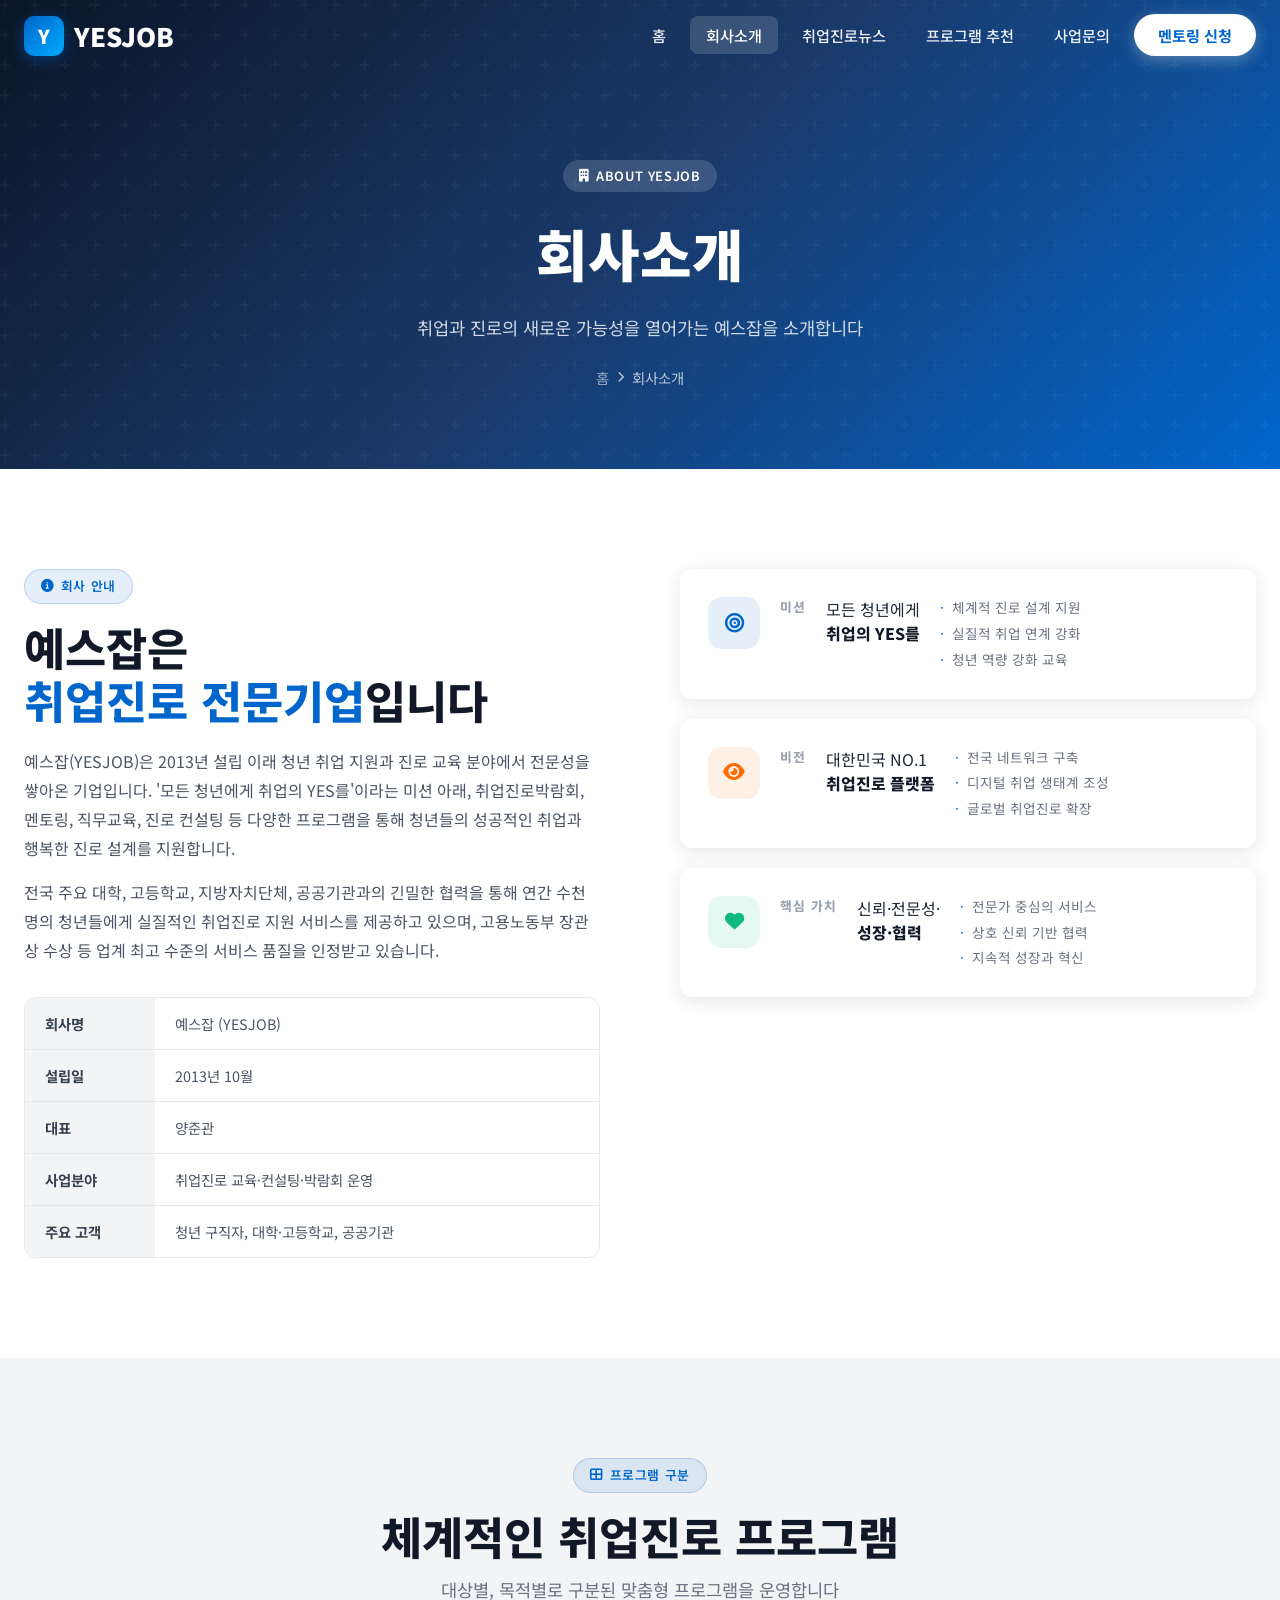
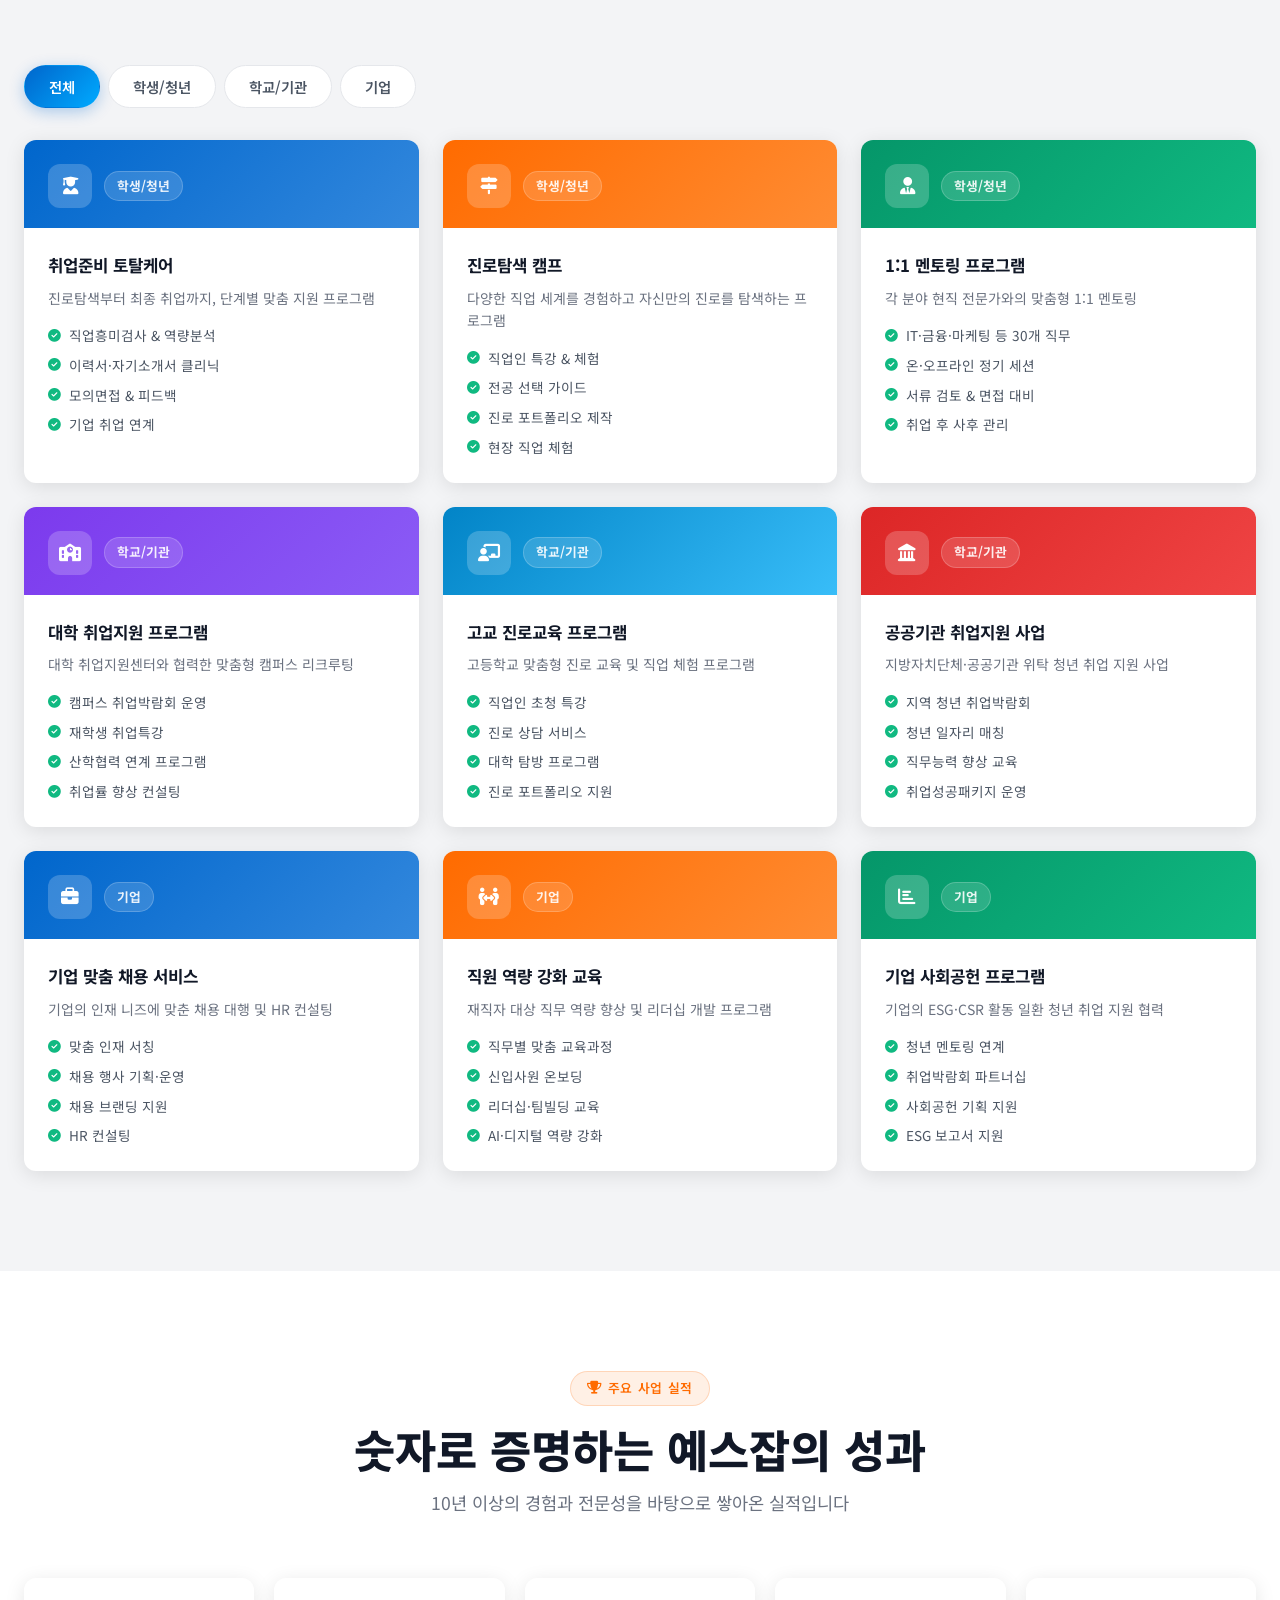
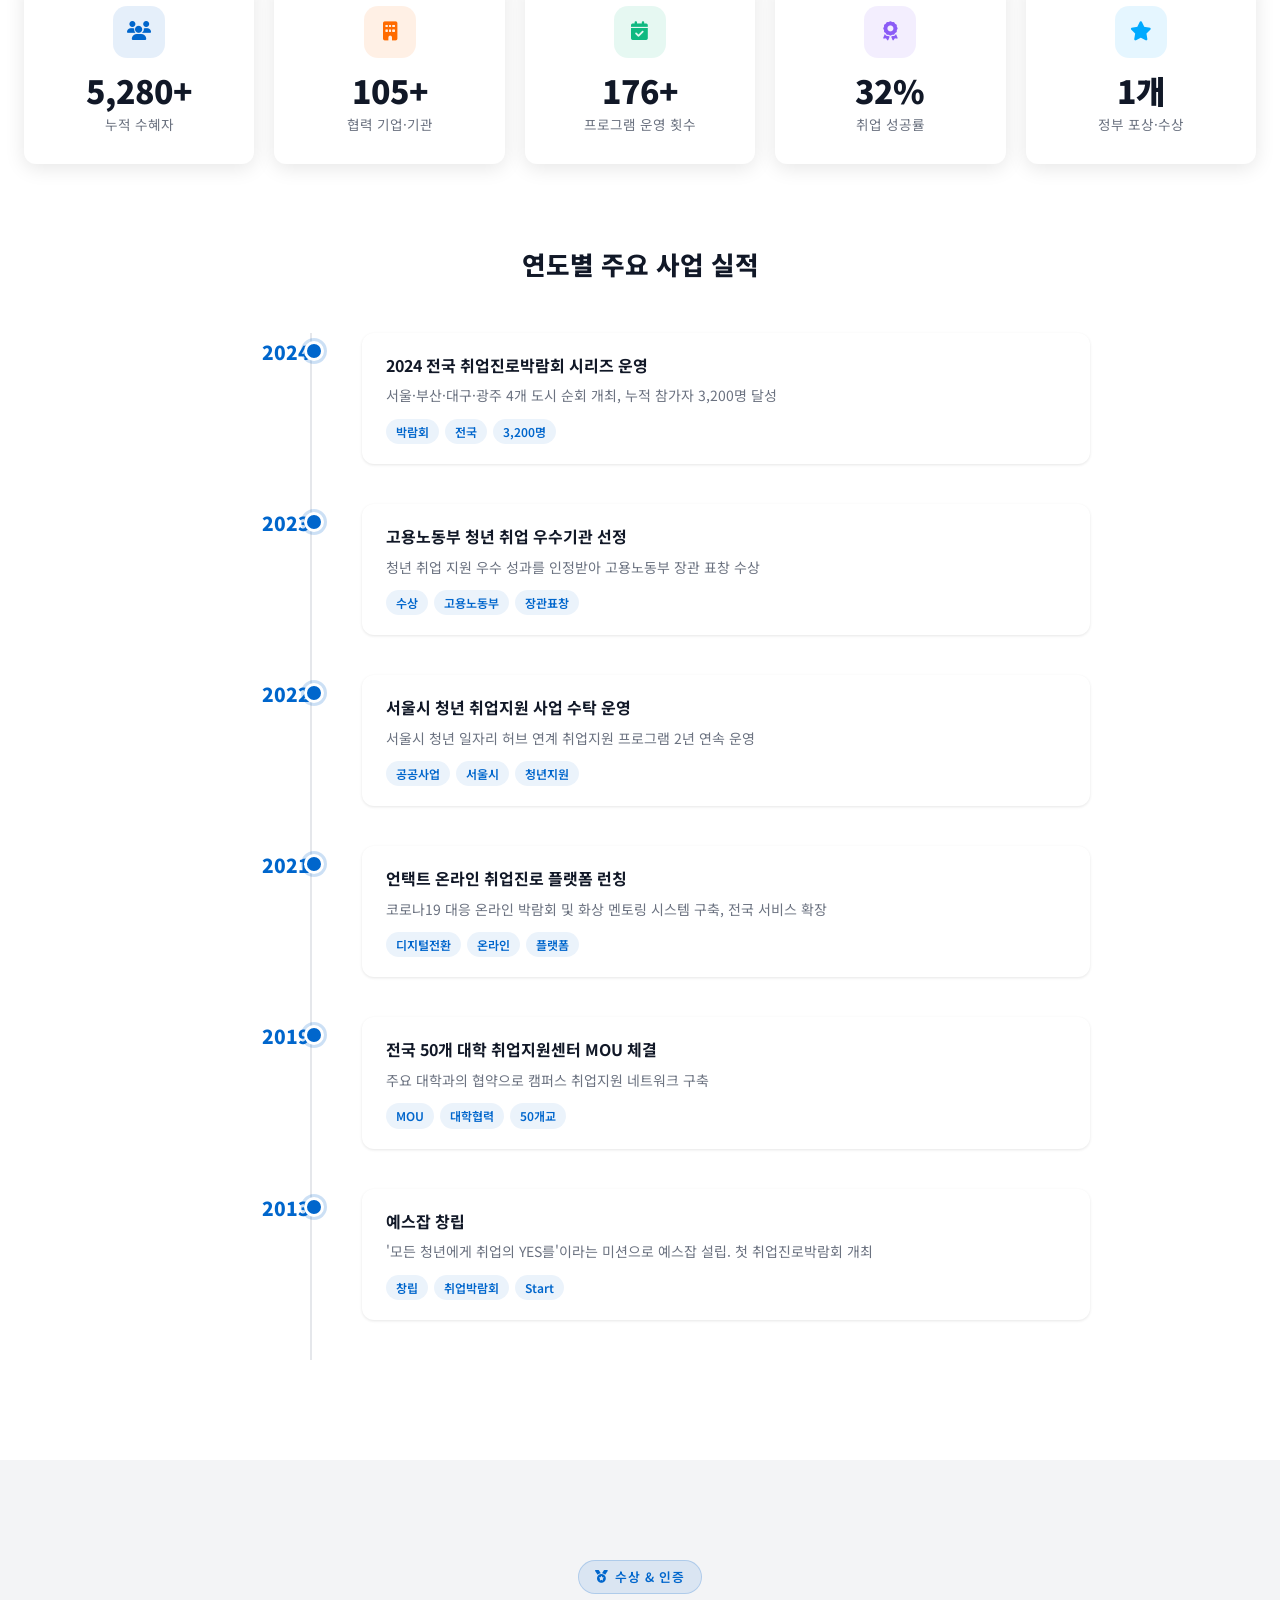
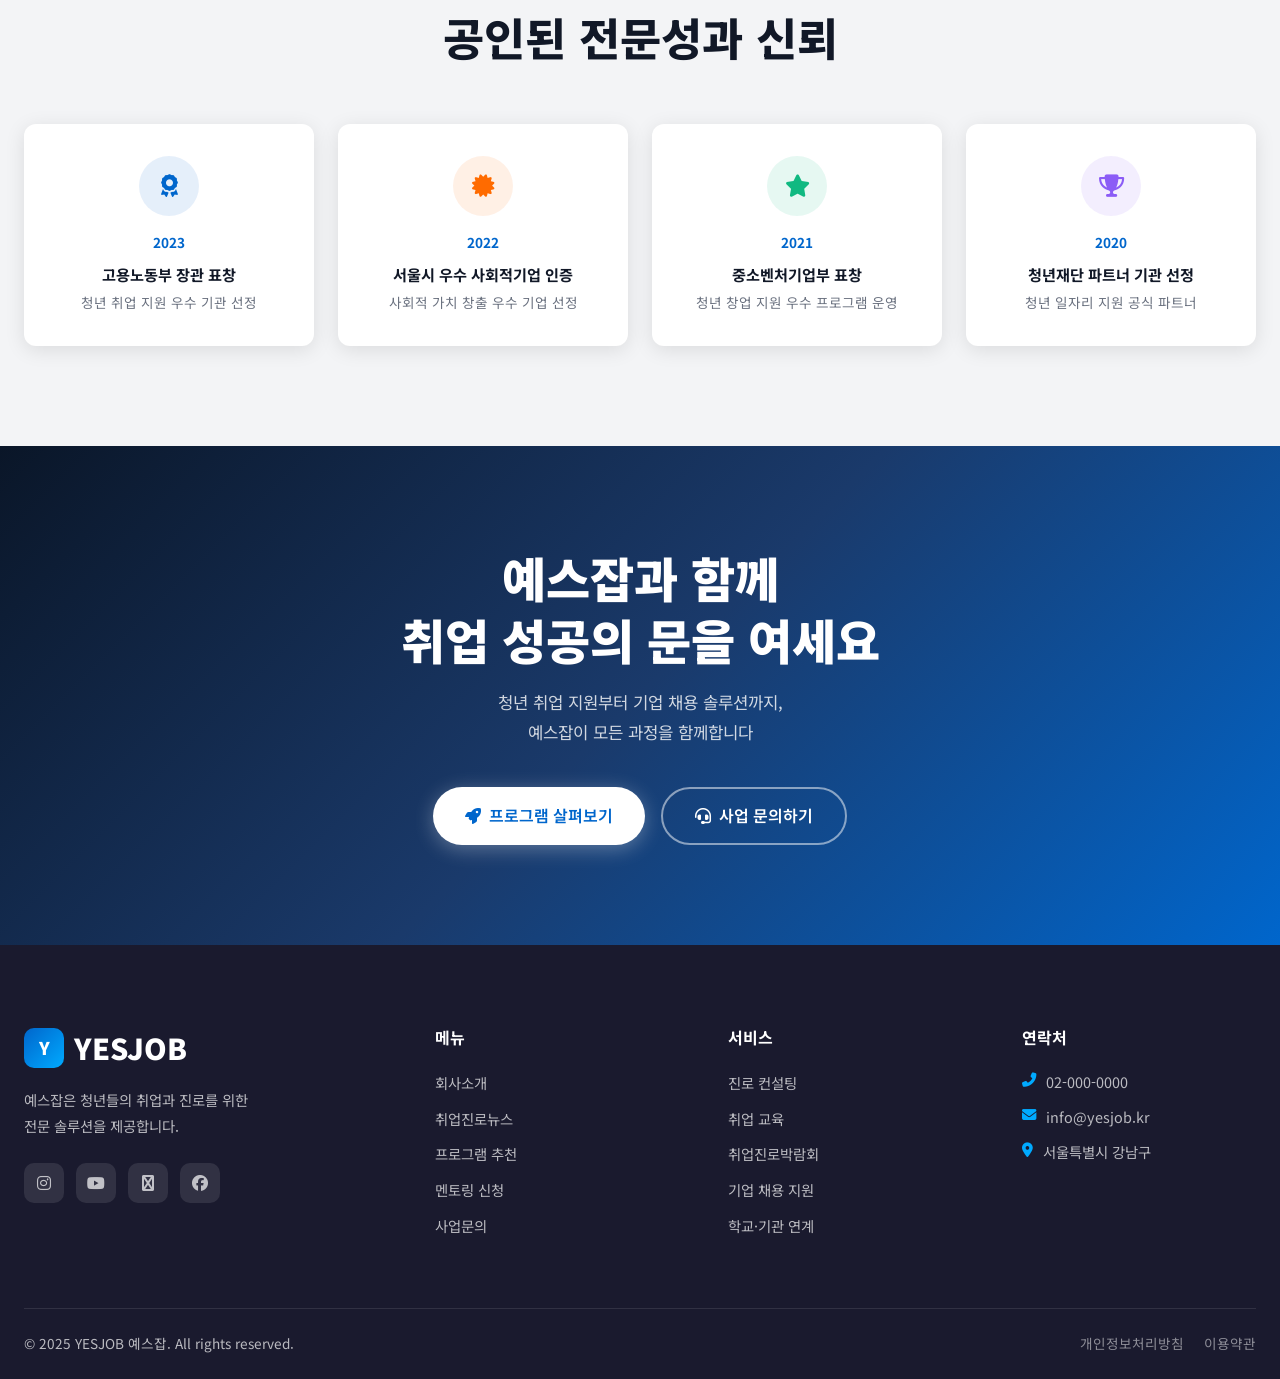
==== about.html @ 5b4c937b "Add files via upload" ====
<!DOCTYPE html>
<html lang="ko">
<head>
  <meta charset="UTF-8">
  <meta name="viewport" content="width=device-width, initial-scale=1.0">
  <meta name="description" content="예스잡(YESJOB) 회사소개 - 회사 안내, 미션·비전, 프로그램 구분, 주요 사업 실적">
  <title>회사소개 | YESJOB 예스잡</title>
  <link rel="preconnect" href="https://fonts.googleapis.com">
  <link href="https://fonts.googleapis.com/css2?family=Noto+Sans+KR:wght@300;400;500;600;700;800;900&display=swap" rel="stylesheet">
  <link rel="stylesheet" href="https://cdn.jsdelivr.net/npm/@fortawesome/fontawesome-free@6.4.0/css/all.min.css">
  <link rel="stylesheet" href="css/style.css">
  <link rel="stylesheet" href="css/about.css">
</head>
<body>

  <!-- NAVBAR -->
  <nav class="navbar scrolled">
    <div class="nav-inner">
      <a href="index.html" class="nav-logo">
        <div class="logo-icon">Y</div>
        YESJOB
      </a>
      <ul class="nav-menu">
        <li><a href="index.html" class="nav-link">홈</a></li>
        <li><a href="about.html" class="nav-link active">회사소개</a></li>
        <li><a href="news.html" class="nav-link">취업진로뉴스</a></li>
        <li><a href="programs.html" class="nav-link">프로그램 추천</a></li>
        <li><a href="index.html#contact" class="nav-link">사업문의</a></li>
        <li><a href="index.html#mentoring" class="nav-link nav-cta">멘토링 신청</a></li>
      </ul>
      <div class="hamburger">
        <span></span><span></span><span></span>
      </div>
    </div>
  </nav>

  <!-- PAGE HERO -->
  <section class="page-hero">
    <div class="page-hero-content container">
      <div class="badge" style="background:rgba(255,255,255,0.15); color:white; border-color:rgba(255,255,255,0.3); margin-bottom:16px;">
        <i class="fas fa-building"></i> About YESJOB
      </div>
      <h1>회사소개</h1>
      <p>취업과 진로의 새로운 가능성을 열어가는 예스잡을 소개합니다</p>
      <div class="breadcrumb">
        <a href="index.html">홈</a>
        <i class="fas fa-chevron-right"></i>
        <span>회사소개</span>
      </div>
    </div>
  </section>

  <!-- ========== COMPANY INFO ========== -->
  <section class="section-padding">
    <div class="container">
      <div class="company-intro-grid">
        <div class="ci-left reveal">
          <div class="badge badge-primary"><i class="fas fa-info-circle"></i> 회사 안내</div>
          <h2 class="section-title" style="margin-top:16px;">
            예스잡은<br>
            <span style="color:var(--primary);">취업진로 전문기업</span>입니다
          </h2>
          <p style="color:var(--gray-600); line-height:1.8; margin-top:20px; font-size:1rem;">
            예스잡(YESJOB)은 2013년 설립 이래 청년 취업 지원과 진로 교육 분야에서 
            전문성을 쌓아온 기업입니다. '모든 청년에게 취업의 YES를'이라는 미션 아래, 
            취업진로박람회, 멘토링, 직무교육, 진로 컨설팅 등 다양한 프로그램을 통해 
            청년들의 성공적인 취업과 행복한 진로 설계를 지원합니다.
          </p>
          <p style="color:var(--gray-600); line-height:1.8; margin-top:16px; font-size:1rem;">
            전국 주요 대학, 고등학교, 지방자치단체, 공공기관과의 긴밀한 협력을 통해 
            연간 수천 명의 청년들에게 실질적인 취업진로 지원 서비스를 제공하고 있으며, 
            고용노동부 장관상 수상 등 업계 최고 수준의 서비스 품질을 인정받고 있습니다.
          </p>
          <div class="company-info-table">
            <div class="cit-row">
              <span class="cit-label">회사명</span>
              <span class="cit-value">예스잡 (YESJOB)</span>
            </div>
            <div class="cit-row">
              <span class="cit-label">설립일</span>
              <span class="cit-value">2013년 10월</span>
            </div>
            <div class="cit-row">
              <span class="cit-label">대표</span>
              <span class="cit-value">양준관</span>
            </div>
            <div class="cit-row">
              <span class="cit-label">사업분야</span>
              <span class="cit-value">취업진로 교육·컨설팅·박람회 운영</span>
            </div>
            <div class="cit-row">
              <span class="cit-label">주요 고객</span>
              <span class="cit-value">청년 구직자, 대학·고등학교, 공공기관</span>
            </div>
          </div>
        </div>
        <div class="ci-right reveal" data-delay="200">
          <div class="mission-vision-wrap">
            <div class="mv-card mission">
              <div class="mv-icon"><i class="fas fa-bullseye"></i></div>
              <h3>미션</h3>
              <p>모든 청년에게<br><strong>취업의 YES를</strong></p>
              <ul>
                <li>체계적 진로 설계 지원</li>
                <li>실질적 취업 연계 강화</li>
                <li>청년 역량 강화 교육</li>
              </ul>
            </div>
            <div class="mv-card vision">
              <div class="mv-icon orange"><i class="fas fa-eye"></i></div>
              <h3>비전</h3>
              <p>대한민국 NO.1<br><strong>취업진로 플랫폼</strong></p>
              <ul>
                <li>전국 네트워크 구축</li>
                <li>디지털 취업 생태계 조성</li>
                <li>글로벌 취업진로 확장</li>
              </ul>
            </div>
            <div class="mv-card value">
              <div class="mv-icon green"><i class="fas fa-heart"></i></div>
              <h3>핵심 가치</h3>
              <p>신뢰·전문성·<br><strong>성장·협력</strong></p>
              <ul>
                <li>전문가 중심의 서비스</li>
                <li>상호 신뢰 기반 협력</li>
                <li>지속적 성장과 혁신</li>
              </ul>
            </div>
          </div>
        </div>
      </div>
    </div>
  </section>

  <!-- ========== PROGRAMS ========== -->
  <section class="section-padding" style="background:var(--gray-100);">
    <div class="container">
      <div class="section-header reveal">
        <div class="badge badge-primary"><i class="fas fa-th-large"></i> 프로그램 구분</div>
        <h2 class="section-title" style="margin-top:16px;">체계적인 취업진로 프로그램</h2>
        <p class="section-subtitle">대상별, 목적별로 구분된 맞춤형 프로그램을 운영합니다</p>
      </div>

      <!-- 탭 필터 -->
      <div class="prog-tabs reveal">
        <button class="ptab active" data-tab="all">전체</button>
        <button class="ptab" data-tab="student">학생/청년</button>
        <button class="ptab" data-tab="school">학교/기관</button>
        <button class="ptab" data-tab="company">기업</button>
      </div>

      <div class="programs-about-grid" id="programsGrid">
        <!-- 학생/청년 -->
        <div class="pa-card reveal" data-category="student" data-delay="0">
          <div class="pac-header blue">
            <div class="pac-icon"><i class="fas fa-user-graduate"></i></div>
            <span class="pac-tag">학생/청년</span>
          </div>
          <div class="pac-body">
            <h3>취업준비 토탈케어</h3>
            <p>진로탐색부터 최종 취업까지, 단계별 맞춤 지원 프로그램</p>
            <ul class="pac-list">
              <li><i class="fas fa-check-circle"></i> 직업흥미검사 & 역량분석</li>
              <li><i class="fas fa-check-circle"></i> 이력서·자기소개서 클리닉</li>
              <li><i class="fas fa-check-circle"></i> 모의면접 & 피드백</li>
              <li><i class="fas fa-check-circle"></i> 기업 취업 연계</li>
            </ul>
          </div>
        </div>
        <div class="pa-card reveal" data-category="student" data-delay="100">
          <div class="pac-header orange">
            <div class="pac-icon"><i class="fas fa-map-signs"></i></div>
            <span class="pac-tag">학생/청년</span>
          </div>
          <div class="pac-body">
            <h3>진로탐색 캠프</h3>
            <p>다양한 직업 세계를 경험하고 자신만의 진로를 탐색하는 프로그램</p>
            <ul class="pac-list">
              <li><i class="fas fa-check-circle"></i> 직업인 특강 & 체험</li>
              <li><i class="fas fa-check-circle"></i> 전공 선택 가이드</li>
              <li><i class="fas fa-check-circle"></i> 진로 포트폴리오 제작</li>
              <li><i class="fas fa-check-circle"></i> 현장 직업 체험</li>
            </ul>
          </div>
        </div>
        <div class="pa-card reveal" data-category="student" data-delay="200">
          <div class="pac-header green">
            <div class="pac-icon"><i class="fas fa-user-tie"></i></div>
            <span class="pac-tag">학생/청년</span>
          </div>
          <div class="pac-body">
            <h3>1:1 멘토링 프로그램</h3>
            <p>각 분야 현직 전문가와의 맞춤형 1:1 멘토링</p>
            <ul class="pac-list">
              <li><i class="fas fa-check-circle"></i> IT·금융·마케팅 등 30개 직무</li>
              <li><i class="fas fa-check-circle"></i> 온·오프라인 정기 세션</li>
              <li><i class="fas fa-check-circle"></i> 서류 검토 & 면접 대비</li>
              <li><i class="fas fa-check-circle"></i> 취업 후 사후 관리</li>
            </ul>
          </div>
        </div>
        <!-- 학교/기관 -->
        <div class="pa-card reveal" data-category="school" data-delay="0">
          <div class="pac-header purple">
            <div class="pac-icon"><i class="fas fa-school"></i></div>
            <span class="pac-tag">학교/기관</span>
          </div>
          <div class="pac-body">
            <h3>대학 취업지원 프로그램</h3>
            <p>대학 취업지원센터와 협력한 맞춤형 캠퍼스 리크루팅</p>
            <ul class="pac-list">
              <li><i class="fas fa-check-circle"></i> 캠퍼스 취업박람회 운영</li>
              <li><i class="fas fa-check-circle"></i> 재학생 취업특강</li>
              <li><i class="fas fa-check-circle"></i> 산학협력 연계 프로그램</li>
              <li><i class="fas fa-check-circle"></i> 취업률 향상 컨설팅</li>
            </ul>
          </div>
        </div>
        <div class="pa-card reveal" data-category="school" data-delay="100">
          <div class="pac-header sky">
            <div class="pac-icon"><i class="fas fa-chalkboard-teacher"></i></div>
            <span class="pac-tag">학교/기관</span>
          </div>
          <div class="pac-body">
            <h3>고교 진로교육 프로그램</h3>
            <p>고등학교 맞춤형 진로 교육 및 직업 체험 프로그램</p>
            <ul class="pac-list">
              <li><i class="fas fa-check-circle"></i> 직업인 초청 특강</li>
              <li><i class="fas fa-check-circle"></i> 진로 상담 서비스</li>
              <li><i class="fas fa-check-circle"></i> 대학 탐방 프로그램</li>
              <li><i class="fas fa-check-circle"></i> 진로 포트폴리오 지원</li>
            </ul>
          </div>
        </div>
        <div class="pa-card reveal" data-category="school" data-delay="200">
          <div class="pac-header red">
            <div class="pac-icon"><i class="fas fa-landmark"></i></div>
            <span class="pac-tag">학교/기관</span>
          </div>
          <div class="pac-body">
            <h3>공공기관 취업지원 사업</h3>
            <p>지방자치단체·공공기관 위탁 청년 취업 지원 사업</p>
            <ul class="pac-list">
              <li><i class="fas fa-check-circle"></i> 지역 청년 취업박람회</li>
              <li><i class="fas fa-check-circle"></i> 청년 일자리 매칭</li>
              <li><i class="fas fa-check-circle"></i> 직무능력 향상 교육</li>
              <li><i class="fas fa-check-circle"></i> 취업성공패키지 운영</li>
            </ul>
          </div>
        </div>
        <!-- 기업 -->
        <div class="pa-card reveal" data-category="company" data-delay="0">
          <div class="pac-header blue">
            <div class="pac-icon"><i class="fas fa-briefcase"></i></div>
            <span class="pac-tag">기업</span>
          </div>
          <div class="pac-body">
            <h3>기업 맞춤 채용 서비스</h3>
            <p>기업의 인재 니즈에 맞춘 채용 대행 및 HR 컨설팅</p>
            <ul class="pac-list">
              <li><i class="fas fa-check-circle"></i> 맞춤 인재 서칭</li>
              <li><i class="fas fa-check-circle"></i> 채용 행사 기획·운영</li>
              <li><i class="fas fa-check-circle"></i> 채용 브랜딩 지원</li>
              <li><i class="fas fa-check-circle"></i> HR 컨설팅</li>
            </ul>
          </div>
        </div>
        <div class="pa-card reveal" data-category="company" data-delay="100">
          <div class="pac-header orange">
            <div class="pac-icon"><i class="fas fa-people-arrows"></i></div>
            <span class="pac-tag">기업</span>
          </div>
          <div class="pac-body">
            <h3>직원 역량 강화 교육</h3>
            <p>재직자 대상 직무 역량 향상 및 리더십 개발 프로그램</p>
            <ul class="pac-list">
              <li><i class="fas fa-check-circle"></i> 직무별 맞춤 교육과정</li>
              <li><i class="fas fa-check-circle"></i> 신입사원 온보딩</li>
              <li><i class="fas fa-check-circle"></i> 리더십·팀빌딩 교육</li>
              <li><i class="fas fa-check-circle"></i> AI·디지털 역량 강화</li>
            </ul>
          </div>
        </div>
        <div class="pa-card reveal" data-category="company" data-delay="200">
          <div class="pac-header green">
            <div class="pac-icon"><i class="fas fa-chart-bar"></i></div>
            <span class="pac-tag">기업</span>
          </div>
          <div class="pac-body">
            <h3>기업 사회공헌 프로그램</h3>
            <p>기업의 ESG·CSR 활동 일환 청년 취업 지원 협력</p>
            <ul class="pac-list">
              <li><i class="fas fa-check-circle"></i> 청년 멘토링 연계</li>
              <li><i class="fas fa-check-circle"></i> 취업박람회 파트너십</li>
              <li><i class="fas fa-check-circle"></i> 사회공헌 기획 지원</li>
              <li><i class="fas fa-check-circle"></i> ESG 보고서 지원</li>
            </ul>
          </div>
        </div>
      </div>
    </div>
  </section>

  <!-- ========== ACHIEVEMENTS ========== -->
  <section class="section-padding achievements-section">
    <div class="container">
      <div class="section-header reveal">
        <div class="badge badge-secondary"><i class="fas fa-trophy"></i> 주요 사업 실적</div>
        <h2 class="section-title" style="margin-top:16px;">숫자로 증명하는 예스잡의 성과</h2>
        <p class="section-subtitle">10년 이상의 경험과 전문성을 바탕으로 쌓아온 실적입니다</p>
      </div>

      <div class="achievements-stats reveal">
        <div class="ach-stat">
          <div class="as-icon blue"><i class="fas fa-users"></i></div>
          <div class="as-num"><span class="counter-num" data-target="15000" data-suffix="+">0</span></div>
          <div class="as-label">누적 수혜자</div>
        </div>
        <div class="ach-stat">
          <div class="as-icon orange"><i class="fas fa-building"></i></div>
          <div class="as-num"><span class="counter-num" data-target="300" data-suffix="+">0</span></div>
          <div class="as-label">협력 기업·기관</div>
        </div>
        <div class="ach-stat">
          <div class="as-icon green"><i class="fas fa-calendar-check"></i></div>
          <div class="as-num"><span class="counter-num" data-target="500" data-suffix="+">0</span></div>
          <div class="as-label">프로그램 운영 횟수</div>
        </div>
        <div class="ach-stat">
          <div class="as-icon purple"><i class="fas fa-award"></i></div>
          <div class="as-num"><span class="counter-num" data-target="92" data-suffix="%">0</span></div>
          <div class="as-label">취업 성공률</div>
        </div>
        <div class="ach-stat">
          <div class="as-icon sky"><i class="fas fa-star"></i></div>
          <div class="as-num"><span class="counter-num" data-target="4" data-suffix="개">0</span></div>
          <div class="as-label">정부 포상·수상</div>
        </div>
      </div>

      <div class="achievements-timeline">
        <div class="at-title reveal">
          <h3>연도별 주요 사업 실적</h3>
        </div>
        <div class="timeline">
          <div class="tl-item reveal" data-delay="0">
            <div class="tl-year">2024</div>
            <div class="tl-content">
              <h4>2024 전국 취업진로박람회 시리즈 운영</h4>
              <p>서울·부산·대구·광주 4개 도시 순회 개최, 누적 참가자 3,200명 달성</p>
              <div class="tl-tags">
                <span>박람회</span><span>전국</span><span>3,200명</span>
              </div>
            </div>
          </div>
          <div class="tl-item reveal" data-delay="100">
            <div class="tl-year">2023</div>
            <div class="tl-content">
              <h4>고용노동부 청년 취업 우수기관 선정</h4>
              <p>청년 취업 지원 우수 성과를 인정받아 고용노동부 장관 표창 수상</p>
              <div class="tl-tags">
                <span>수상</span><span>고용노동부</span><span>장관표창</span>
              </div>
            </div>
          </div>
          <div class="tl-item reveal" data-delay="200">
            <div class="tl-year">2022</div>
            <div class="tl-content">
              <h4>서울시 청년 취업지원 사업 수탁 운영</h4>
              <p>서울시 청년 일자리 허브 연계 취업지원 프로그램 2년 연속 운영</p>
              <div class="tl-tags">
                <span>공공사업</span><span>서울시</span><span>청년지원</span>
              </div>
            </div>
          </div>
          <div class="tl-item reveal" data-delay="300">
            <div class="tl-year">2021</div>
            <div class="tl-content">
              <h4>언택트 온라인 취업진로 플랫폼 런칭</h4>
              <p>코로나19 대응 온라인 박람회 및 화상 멘토링 시스템 구축, 전국 서비스 확장</p>
              <div class="tl-tags">
                <span>디지털전환</span><span>온라인</span><span>플랫폼</span>
              </div>
            </div>
          </div>
          <div class="tl-item reveal" data-delay="400">
            <div class="tl-year">2019</div>
            <div class="tl-content">
              <h4>전국 50개 대학 취업지원센터 MOU 체결</h4>
              <p>주요 대학과의 협약으로 캠퍼스 취업지원 네트워크 구축</p>
              <div class="tl-tags">
                <span>MOU</span><span>대학협력</span><span>50개교</span>
              </div>
            </div>
          </div>
          <div class="tl-item reveal" data-delay="500">
            <div class="tl-year">2013</div>
            <div class="tl-content">
              <h4>예스잡 창립</h4>
              <p>'모든 청년에게 취업의 YES를'이라는 미션으로 예스잡 설립. 첫 취업진로박람회 개최</p>
              <div class="tl-tags">
                <span>창립</span><span>취업박람회</span><span>Start</span>
              </div>
            </div>
          </div>
        </div>
      </div>
    </div>
  </section>

  <!-- ========== AWARDS ========== -->
  <section class="section-padding" style="background:var(--gray-100);">
    <div class="container">
      <div class="section-header reveal">
        <div class="badge badge-primary"><i class="fas fa-medal"></i> 수상 & 인증</div>
        <h2 class="section-title" style="margin-top:16px;">공인된 전문성과 신뢰</h2>
      </div>
      <div class="awards-grid">
        <div class="award-card reveal" data-delay="0">
          <div class="award-icon"><i class="fas fa-award"></i></div>
          <div class="award-year">2023</div>
          <h4>고용노동부 장관 표창</h4>
          <p>청년 취업 지원 우수 기관 선정</p>
        </div>
        <div class="award-card reveal" data-delay="100">
          <div class="award-icon orange"><i class="fas fa-certificate"></i></div>
          <div class="award-year">2022</div>
          <h4>서울시 우수 사회적기업 인증</h4>
          <p>사회적 가치 창출 우수 기업 선정</p>
        </div>
        <div class="award-card reveal" data-delay="200">
          <div class="award-icon green"><i class="fas fa-star"></i></div>
          <div class="award-year">2021</div>
          <h4>중소벤처기업부 표창</h4>
          <p>청년 창업 지원 우수 프로그램 운영</p>
        </div>
        <div class="award-card reveal" data-delay="300">
          <div class="award-icon purple"><i class="fas fa-trophy"></i></div>
          <div class="award-year">2020</div>
          <h4>청년재단 파트너 기관 선정</h4>
          <p>청년 일자리 지원 공식 파트너</p>
        </div>
      </div>
    </div>
  </section>

  <!-- ========== CTA ========== -->
  <section class="about-cta">
    <div class="container">
      <div class="cta-content reveal">
        <h2>예스잡과 함께<br>취업 성공의 문을 여세요</h2>
        <p>청년 취업 지원부터 기업 채용 솔루션까지,<br>예스잡이 모든 과정을 함께합니다</p>
        <div class="cta-btns">
          <a href="programs.html" class="btn btn-white">
            <i class="fas fa-rocket"></i> 프로그램 살펴보기
          </a>
          <a href="index.html#contact" class="btn btn-outline-cta">
            <i class="fas fa-headset"></i> 사업 문의하기
          </a>
        </div>
      </div>
    </div>
  </section>

  <!-- FOOTER -->
  <footer class="footer">
    <div class="container">
      <div class="footer-grid">
        <div class="footer-brand">
          <div class="logo">
            <div class="logo-icon">Y</div>
            YESJOB
          </div>
          <p>예스잡은 청년들의 취업과 진로를 위한<br>전문 솔루션을 제공합니다.</p>
          <div class="footer-social">
            <a href="#"><i class="fab fa-instagram"></i></a>
            <a href="#"><i class="fab fa-youtube"></i></a>
            <a href="#"><i class="fab fa-blog"></i></a>
            <a href="#"><i class="fab fa-facebook"></i></a>
          </div>
        </div>
        <div class="footer-col">
          <h4>메뉴</h4>
          <ul>
            <li><a href="about.html">회사소개</a></li>
            <li><a href="news.html">취업진로뉴스</a></li>
            <li><a href="programs.html">프로그램 추천</a></li>
            <li><a href="index.html#mentoring">멘토링 신청</a></li>
            <li><a href="index.html#contact">사업문의</a></li>
          </ul>
        </div>
        <div class="footer-col">
          <h4>서비스</h4>
          <ul>
            <li><a href="#">진로 컨설팅</a></li>
            <li><a href="#">취업 교육</a></li>
            <li><a href="#">취업진로박람회</a></li>
            <li><a href="#">기업 채용 지원</a></li>
            <li><a href="#">학교·기관 연계</a></li>
          </ul>
        </div>
        <div class="footer-col">
          <h4>연락처</h4>
          <div class="footer-contact-item">
            <i class="fas fa-phone-alt"></i>
            <span>02-000-0000</span>
          </div>
          <div class="footer-contact-item">
            <i class="fas fa-envelope"></i>
            <span>info@yesjob.kr</span>
          </div>
          <div class="footer-contact-item">
            <i class="fas fa-map-marker-alt"></i>
            <span>서울특별시 강남구</span>
          </div>
        </div>
      </div>
      <div class="footer-bottom">
        <p>© 2025 YESJOB 예스잡. All rights reserved.</p>
        <div style="display:flex; gap:20px;">
          <a href="#" style="color:rgba(255,255,255,0.5); font-size:0.85rem;">개인정보처리방침</a>
          <a href="#" style="color:rgba(255,255,255,0.5); font-size:0.85rem;">이용약관</a>
        </div>
      </div>
    </div>
  </footer>

  <script src="js/main.js"></script>
  <script>
    // 프로그램 탭 필터
    const ptabs = document.querySelectorAll('.ptab');
    const pacards = document.querySelectorAll('.pa-card');
    
    ptabs.forEach(tab => {
      tab.addEventListener('click', () => {
        ptabs.forEach(t => t.classList.remove('active'));
        tab.classList.add('active');
        
        const filter = tab.dataset.tab;
        pacards.forEach(card => {
          if (filter === 'all' || card.dataset.category === filter) {
            card.style.display = 'flex';
            card.style.opacity = '0';
            setTimeout(() => card.style.opacity = '1', 50);
          } else {
            card.style.display = 'none';
          }
        });
      });
    });
    
    // Navbar always scrolled on sub-pages
    const navbar = document.querySelector('.navbar');
    navbar.classList.add('scrolled');
    navbar.classList.remove('transparent');
    
    window.addEventListener('scroll', () => {
      navbar.classList.add('scrolled');
    });
  </script>
</body>
</html>
---- css/style.css ----
/* =============================================
   YESJOB 공식 홈페이지 공통 스타일
   ============================================= */

:root {
  --primary: #0066CC;
  --primary-dark: #004FA3;
  --primary-light: #3388DD;
  --secondary: #FF6B00;
  --secondary-light: #FF8C33;
  --accent: #00AAFF;
  --dark: #1A1A2E;
  --dark-2: #16213E;
  --gray-900: #111827;
  --gray-800: #1f2937;
  --gray-700: #374151;
  --gray-600: #4b5563;
  --gray-500: #6b7280;
  --gray-400: #9ca3af;
  --gray-300: #d1d5db;
  --gray-200: #e5e7eb;
  --gray-100: #f3f4f6;
  --white: #ffffff;
  --success: #10b981;
  --warning: #f59e0b;
  --gradient-primary: linear-gradient(135deg, #0066CC 0%, #00AAFF 100%);
  --gradient-hero: linear-gradient(135deg, #0a1628 0%, #1a3a6b 50%, #0066CC 100%);
  --shadow-sm: 0 1px 3px rgba(0,0,0,0.1);
  --shadow-md: 0 4px 20px rgba(0,0,0,0.1);
  --shadow-lg: 0 10px 40px rgba(0,0,0,0.15);
  --shadow-xl: 0 20px 60px rgba(0,0,0,0.2);
  --radius-sm: 8px;
  --radius-md: 12px;
  --radius-lg: 20px;
  --radius-xl: 30px;
  --transition: all 0.3s cubic-bezier(0.4, 0, 0.2, 1);
}

* {
  margin: 0;
  padding: 0;
  box-sizing: border-box;
}

html {
  scroll-behavior: smooth;
  font-size: 16px;
}

body {
  font-family: 'Noto Sans KR', 'Apple SD Gothic Neo', sans-serif;
  color: var(--gray-800);
  background: var(--white);
  overflow-x: hidden;
  line-height: 1.6;
}

a {
  text-decoration: none;
  color: inherit;
}

img {
  max-width: 100%;
  height: auto;
}

ul, ol {
  list-style: none;
}

/* ========== TYPOGRAPHY ========== */
.section-title {
  font-size: clamp(1.8rem, 4vw, 2.8rem);
  font-weight: 800;
  color: var(--gray-900);
  line-height: 1.2;
}

.section-subtitle {
  font-size: clamp(0.95rem, 2vw, 1.1rem);
  color: var(--gray-500);
  margin-top: 0.8rem;
  line-height: 1.7;
}

.badge {
  display: inline-flex;
  align-items: center;
  gap: 6px;
  padding: 6px 16px;
  border-radius: 50px;
  font-size: 0.8rem;
  font-weight: 600;
  letter-spacing: 0.05em;
  text-transform: uppercase;
}

.badge-primary {
  background: rgba(0, 102, 204, 0.1);
  color: var(--primary);
  border: 1px solid rgba(0, 102, 204, 0.2);
}

.badge-secondary {
  background: rgba(255, 107, 0, 0.1);
  color: var(--secondary);
  border: 1px solid rgba(255, 107, 0, 0.2);
}

/* ========== LAYOUT ========== */
.container {
  max-width: 1280px;
  margin: 0 auto;
  padding: 0 24px;
}

.section-padding {
  padding: 100px 0;
}

.section-header {
  text-align: center;
  margin-bottom: 60px;
}

/* ========== BUTTONS ========== */
.btn {
  display: inline-flex;
  align-items: center;
  gap: 8px;
  padding: 14px 32px;
  border-radius: 50px;
  font-weight: 600;
  font-size: 1rem;
  cursor: pointer;
  transition: var(--transition);
  border: none;
  outline: none;
}

.btn-primary {
  background: var(--gradient-primary);
  color: white;
  box-shadow: 0 4px 20px rgba(0, 102, 204, 0.4);
}

.btn-primary:hover {
  transform: translateY(-2px);
  box-shadow: 0 8px 30px rgba(0, 102, 204, 0.5);
}

.btn-secondary {
  background: white;
  color: var(--primary);
  border: 2px solid var(--primary);
}

.btn-secondary:hover {
  background: var(--primary);
  color: white;
  transform: translateY(-2px);
}

.btn-white {
  background: white;
  color: var(--primary);
  box-shadow: 0 4px 20px rgba(255,255,255,0.3);
}

.btn-white:hover {
  transform: translateY(-2px);
  box-shadow: 0 8px 30px rgba(255,255,255,0.5);
}

.btn-orange {
  background: linear-gradient(135deg, #FF6B00, #FF8C33);
  color: white;
  box-shadow: 0 4px 20px rgba(255, 107, 0, 0.4);
}

.btn-orange:hover {
  transform: translateY(-2px);
  box-shadow: 0 8px 30px rgba(255, 107, 0, 0.5);
}

/* ========== NAVBAR ========== */
.navbar {
  position: fixed;
  top: 0;
  left: 0;
  right: 0;
  z-index: 1000;
  padding: 0;
  transition: var(--transition);
  height: 72px;
}

.navbar.transparent {
  background: transparent;
}

.navbar.scrolled {
  background: rgba(255, 255, 255, 0.95);
  backdrop-filter: blur(20px);
  box-shadow: 0 2px 30px rgba(0,0,0,0.1);
}

.nav-inner {
  display: flex;
  align-items: center;
  justify-content: space-between;
  height: 72px;
  max-width: 1280px;
  margin: 0 auto;
  padding: 0 24px;
}

.nav-logo {
  display: flex;
  align-items: center;
  gap: 10px;
  font-size: 1.6rem;
  font-weight: 900;
  color: white;
  transition: var(--transition);
}

.navbar.scrolled .nav-logo {
  color: var(--primary);
}

.nav-logo .logo-icon {
  width: 40px;
  height: 40px;
  background: var(--gradient-primary);
  border-radius: 10px;
  display: flex;
  align-items: center;
  justify-content: center;
  font-size: 1.2rem;
  color: white;
  font-weight: 900;
  box-shadow: 0 4px 15px rgba(0,102,204,0.4);
}

.navbar.scrolled .nav-logo .logo-icon {
  box-shadow: 0 4px 15px rgba(0,102,204,0.3);
}

.nav-menu {
  display: flex;
  align-items: center;
  gap: 8px;
}

.nav-link {
  padding: 8px 16px;
  border-radius: 8px;
  font-size: 0.95rem;
  font-weight: 500;
  color: rgba(255,255,255,0.9);
  transition: var(--transition);
  position: relative;
}

.navbar.scrolled .nav-link {
  color: var(--gray-700);
}

.nav-link:hover, .nav-link.active {
  color: white;
  background: rgba(255,255,255,0.15);
}

.navbar.scrolled .nav-link:hover, .navbar.scrolled .nav-link.active {
  color: var(--primary);
  background: rgba(0, 102, 204, 0.08);
}

.nav-cta {
  padding: 10px 24px;
  background: white;
  color: var(--primary) !important;
  border-radius: 50px;
  font-weight: 700;
  box-shadow: 0 4px 15px rgba(255,255,255,0.3);
}

.navbar.scrolled .nav-cta {
  background: var(--gradient-primary);
  color: white !important;
  box-shadow: 0 4px 15px rgba(0,102,204,0.3);
}

.nav-cta:hover {
  transform: translateY(-2px);
  box-shadow: 0 8px 25px rgba(255,255,255,0.4) !important;
  background: rgba(255,255,255,0.95) !important;
  color: var(--primary) !important;
}

.navbar.scrolled .nav-cta:hover {
  box-shadow: 0 8px 25px rgba(0,102,204,0.4) !important;
}

.hamburger {
  display: none;
  flex-direction: column;
  gap: 5px;
  cursor: pointer;
  padding: 8px;
}

.hamburger span {
  display: block;
  width: 25px;
  height: 2px;
  background: white;
  border-radius: 2px;
  transition: var(--transition);
}

.navbar.scrolled .hamburger span {
  background: var(--gray-700);
}

/* ========== CARDS ========== */
.card {
  background: white;
  border-radius: var(--radius-md);
  box-shadow: var(--shadow-md);
  transition: var(--transition);
  overflow: hidden;
}

.card:hover {
  transform: translateY(-6px);
  box-shadow: var(--shadow-xl);
}

/* ========== FOOTER ========== */
.footer {
  background: var(--dark);
  color: rgba(255,255,255,0.7);
  padding: 80px 0 0;
}

.footer-grid {
  display: grid;
  grid-template-columns: 1.5fr 1fr 1fr 1fr;
  gap: 60px;
  padding-bottom: 60px;
  border-bottom: 1px solid rgba(255,255,255,0.1);
}

.footer-brand .logo {
  font-size: 1.8rem;
  font-weight: 900;
  color: white;
  margin-bottom: 16px;
  display: flex;
  align-items: center;
  gap: 10px;
}

.footer-brand .logo .logo-icon {
  width: 40px;
  height: 40px;
  background: var(--gradient-primary);
  border-radius: 10px;
  display: flex;
  align-items: center;
  justify-content: center;
  font-size: 1.1rem;
  color: white;
  font-weight: 900;
}

.footer-brand p {
  font-size: 0.9rem;
  line-height: 1.8;
  margin-bottom: 24px;
}

.footer-social {
  display: flex;
  gap: 12px;
}

.footer-social a {
  width: 40px;
  height: 40px;
  background: rgba(255,255,255,0.1);
  border-radius: 10px;
  display: flex;
  align-items: center;
  justify-content: center;
  font-size: 1rem;
  transition: var(--transition);
}

.footer-social a:hover {
  background: var(--primary);
  transform: translateY(-3px);
}

.footer-col h4 {
  color: white;
  font-size: 1rem;
  font-weight: 700;
  margin-bottom: 20px;
}

.footer-col ul li {
  margin-bottom: 10px;
}

.footer-col ul li a {
  font-size: 0.9rem;
  transition: var(--transition);
}

.footer-col ul li a:hover {
  color: var(--accent);
  padding-left: 5px;
}

.footer-contact-item {
  display: flex;
  align-items: flex-start;
  gap: 10px;
  font-size: 0.9rem;
  margin-bottom: 12px;
}

.footer-contact-item i {
  margin-top: 3px;
  color: var(--accent);
  flex-shrink: 0;
}

.footer-bottom {
  padding: 24px 0;
  display: flex;
  justify-content: space-between;
  align-items: center;
  font-size: 0.85rem;
}

/* ========== PAGE HERO ========== */
.page-hero {
  background: var(--gradient-hero);
  padding: 160px 0 80px;
  text-align: center;
  color: white;
  position: relative;
  overflow: hidden;
}

.page-hero::before {
  content: '';
  position: absolute;
  top: 0; left: 0; right: 0; bottom: 0;
  background: url("data:image/svg+xml,%3Csvg width='60' height='60' viewBox='0 0 60 60' xmlns='http://www.w3.org/2000/svg'%3E%3Cg fill='none' fill-rule='evenodd'%3E%3Cg fill='%23ffffff' fill-opacity='0.03'%3E%3Cpath d='M36 34v-4h-2v4h-4v2h4v4h2v-4h4v-2h-4zm0-30V0h-2v4h-4v2h4v4h2V6h4V4h-4zM6 34v-4H4v4H0v2h4v4h2v-4h4v-2H6zM6 4V0H4v4H0v2h4v4h2V6h4V4H6z'/%3E%3C/g%3E%3C/g%3E%3C/svg%3E");
}

.page-hero-content {
  position: relative;
  z-index: 1;
}

.page-hero h1 {
  font-size: clamp(2rem, 5vw, 3.5rem);
  font-weight: 900;
  margin-bottom: 16px;
}

.page-hero p {
  font-size: 1.1rem;
  opacity: 0.8;
  max-width: 600px;
  margin: 0 auto;
}

.breadcrumb {
  display: flex;
  align-items: center;
  justify-content: center;
  gap: 8px;
  margin-top: 24px;
  font-size: 0.9rem;
  opacity: 0.7;
}

.breadcrumb a {
  color: rgba(255,255,255,0.8);
  transition: var(--transition);
}

.breadcrumb a:hover { opacity: 1; color: white; }

.breadcrumb i { font-size: 0.7rem; }

/* ========== ANIMATIONS ========== */
@keyframes fadeInUp {
  from { opacity: 0; transform: translateY(30px); }
  to { opacity: 1; transform: translateY(0); }
}

@keyframes fadeInLeft {
  from { opacity: 0; transform: translateX(-30px); }
  to { opacity: 1; transform: translateX(0); }
}

@keyframes fadeInRight {
  from { opacity: 0; transform: translateX(30px); }
  to { opacity: 1; transform: translateX(0); }
}

@keyframes scaleIn {
  from { opacity: 0; transform: scale(0.9); }
  to { opacity: 1; transform: scale(1); }
}

@keyframes float {
  0%, 100% { transform: translateY(0px); }
  50% { transform: translateY(-15px); }
}

@keyframes pulse-ring {
  0% { transform: scale(0.8); opacity: 0.8; }
  100% { transform: scale(2); opacity: 0; }
}

.reveal {
  opacity: 0;
  transform: translateY(30px);
  transition: all 0.7s cubic-bezier(0.4, 0, 0.2, 1);
}

.reveal.visible {
  opacity: 1;
  transform: translateY(0);
}

/* ========== RESPONSIVE ========== */
@media (max-width: 1024px) {
  .footer-grid {
    grid-template-columns: 1fr 1fr;
    gap: 40px;
  }
}

@media (max-width: 768px) {
  .hamburger { display: flex; }
  
  .nav-menu {
    position: fixed;
    top: 72px;
    left: 0;
    right: 0;
    background: white;
    flex-direction: column;
    padding: 20px;
    box-shadow: 0 10px 30px rgba(0,0,0,0.15);
    transform: translateY(-100%);
    opacity: 0;
    pointer-events: none;
    transition: var(--transition);
    gap: 4px;
  }
  
  .nav-menu.open {
    transform: translateY(0);
    opacity: 1;
    pointer-events: all;
  }
  
  .nav-link { color: var(--gray-700) !important; width: 100%; text-align: center; }
  .nav-link:hover, .nav-link.active { background: rgba(0,102,204,0.08) !important; color: var(--primary) !important; }
  .nav-cta { color: white !important; background: var(--gradient-primary) !important; }
  
  .section-padding { padding: 70px 0; }
  
  .footer-grid {
    grid-template-columns: 1fr;
    gap: 30px;
  }
  
  .footer-bottom {
    flex-direction: column;
    gap: 10px;
    text-align: center;
  }
  
  .page-hero { padding: 140px 0 60px; }
}

/* ========== SCROLLBAR ========== */
::-webkit-scrollbar { width: 8px; }
::-webkit-scrollbar-track { background: var(--gray-100); }
::-webkit-scrollbar-thumb { background: var(--primary); border-radius: 4px; }
::-webkit-scrollbar-thumb:hover { background: var(--primary-dark); }

/* ========== SELECTION ========== */
::selection {
  background: var(--primary);
  color: white;
}
---- css/about.css ----
/* =============================================
   YESJOB 회사소개 페이지 전용 스타일
   ============================================= */

/* ========== COMPANY INTRO ========== */
.company-intro-grid {
  display: grid;
  grid-template-columns: 1fr 1fr;
  gap: 80px;
  align-items: start;
}

.company-info-table {
  margin-top: 32px;
  border: 1px solid var(--gray-200);
  border-radius: var(--radius-md);
  overflow: hidden;
}

.cit-row {
  display: flex;
  align-items: center;
  border-bottom: 1px solid var(--gray-200);
  font-size: 0.9rem;
}

.cit-row:last-child { border-bottom: none; }

.cit-label {
  width: 130px;
  padding: 14px 20px;
  background: var(--gray-100);
  font-weight: 700;
  color: var(--gray-700);
  flex-shrink: 0;
}

.cit-value {
  padding: 14px 20px;
  color: var(--gray-600);
}

/* ========== MISSION VISION ========== */
.mission-vision-wrap {
  display: flex;
  flex-direction: column;
  gap: 20px;
}

.mv-card {
  background: white;
  border-radius: var(--radius-md);
  padding: 28px;
  box-shadow: var(--shadow-md);
  display: flex;
  align-items: flex-start;
  gap: 20px;
  transition: var(--transition);
}

.mv-card:hover { transform: translateX(6px); box-shadow: var(--shadow-lg); }

.mv-icon {
  width: 52px; height: 52px;
  flex-shrink: 0;
  background: rgba(0,102,204,0.1);
  border-radius: 14px;
  display: flex; align-items: center; justify-content: center;
  font-size: 1.2rem;
  color: var(--primary);
}
.mv-icon.orange { background: rgba(255,107,0,0.1); color: var(--secondary); }
.mv-icon.green { background: rgba(16,185,129,0.1); color: var(--success); }

.mv-card h3 {
  font-size: 1rem;
  font-weight: 800;
  color: var(--gray-400);
  text-transform: uppercase;
  letter-spacing: 0.08em;
  margin-bottom: 4px;
  font-size: 0.8rem;
}

.mv-card p {
  font-size: 1rem;
  color: var(--gray-800);
  line-height: 1.5;
  margin-bottom: 12px;
}

.mv-card p strong { color: var(--gray-900); font-weight: 800; }

.mv-card ul {
  display: flex;
  flex-direction: column;
  gap: 4px;
}

.mv-card ul li {
  font-size: 0.85rem;
  color: var(--gray-500);
  padding-left: 12px;
  position: relative;
}

.mv-card ul li::before {
  content: '·';
  position: absolute;
  left: 0;
  color: var(--primary);
}

/* ========== PROGRAM TABS ========== */
.prog-tabs {
  display: flex;
  gap: 8px;
  margin-bottom: 32px;
  flex-wrap: wrap;
}

.ptab {
  padding: 10px 24px;
  border-radius: 50px;
  border: 1.5px solid var(--gray-200);
  background: white;
  font-size: 0.9rem;
  font-weight: 600;
  color: var(--gray-600);
  cursor: pointer;
  transition: var(--transition);
  font-family: inherit;
}

.ptab:hover { border-color: var(--primary); color: var(--primary); }

.ptab.active {
  background: var(--gradient-primary);
  color: white;
  border-color: transparent;
  box-shadow: 0 4px 15px rgba(0,102,204,0.3);
}

/* ========== PROGRAMS GRID ========== */
.programs-about-grid {
  display: grid;
  grid-template-columns: repeat(3, 1fr);
  gap: 24px;
}

.pa-card {
  background: white;
  border-radius: var(--radius-md);
  overflow: hidden;
  box-shadow: var(--shadow-md);
  display: flex;
  flex-direction: column;
  transition: var(--transition);
  opacity: 1;
}

.pa-card:hover {
  transform: translateY(-6px);
  box-shadow: var(--shadow-xl);
}

.pac-header {
  padding: 24px 24px 20px;
  display: flex;
  align-items: center;
  gap: 12px;
}

.pac-header.blue { background: linear-gradient(135deg, #0066CC, #3388DD); }
.pac-header.orange { background: linear-gradient(135deg, #FF6B00, #FF8C33); }
.pac-header.green { background: linear-gradient(135deg, #059669, #10b981); }
.pac-header.purple { background: linear-gradient(135deg, #7c3aed, #8b5cf6); }
.pac-header.sky { background: linear-gradient(135deg, #0284c7, #38bdf8); }
.pac-header.red { background: linear-gradient(135deg, #dc2626, #ef4444); }

.pac-icon {
  width: 44px; height: 44px;
  background: rgba(255,255,255,0.2);
  border-radius: 12px;
  display: flex; align-items: center; justify-content: center;
  font-size: 1.1rem;
  color: white;
}

.pac-tag {
  font-size: 0.8rem;
  font-weight: 700;
  color: rgba(255,255,255,0.9);
  background: rgba(255,255,255,0.15);
  padding: 4px 12px;
  border-radius: 50px;
  border: 1px solid rgba(255,255,255,0.2);
}

.pac-body {
  padding: 24px;
  flex: 1;
}

.pac-body h3 {
  font-size: 1.05rem;
  font-weight: 700;
  color: var(--gray-900);
  margin-bottom: 8px;
}

.pac-body p {
  font-size: 0.875rem;
  color: var(--gray-500);
  line-height: 1.6;
  margin-bottom: 16px;
}

.pac-list {
  display: flex;
  flex-direction: column;
  gap: 8px;
}

.pac-list li {
  display: flex;
  align-items: center;
  gap: 8px;
  font-size: 0.85rem;
  color: var(--gray-600);
}

.pac-list li i { color: var(--success); font-size: 0.8rem; flex-shrink: 0; }

/* ========== ACHIEVEMENTS ========== */
.achievements-stats {
  display: grid;
  grid-template-columns: repeat(5, 1fr);
  gap: 20px;
  margin-bottom: 80px;
}

.ach-stat {
  background: white;
  border-radius: var(--radius-md);
  padding: 28px 20px;
  text-align: center;
  box-shadow: var(--shadow-md);
  transition: var(--transition);
}

.ach-stat:hover { transform: translateY(-4px); box-shadow: var(--shadow-xl); }

.as-icon {
  width: 52px; height: 52px;
  border-radius: 14px;
  display: flex; align-items: center; justify-content: center;
  font-size: 1.2rem;
  margin: 0 auto 16px;
}

.as-icon.blue { background: rgba(0,102,204,0.1); color: var(--primary); }
.as-icon.orange { background: rgba(255,107,0,0.1); color: var(--secondary); }
.as-icon.green { background: rgba(16,185,129,0.1); color: var(--success); }
.as-icon.purple { background: rgba(139,92,246,0.1); color: #8b5cf6; }
.as-icon.sky { background: rgba(0,170,255,0.1); color: var(--accent); }

.as-num {
  font-size: 2rem;
  font-weight: 900;
  color: var(--gray-900);
  line-height: 1;
  margin-bottom: 8px;
}

.as-label {
  font-size: 0.85rem;
  color: var(--gray-500);
}

/* ========== TIMELINE ========== */
.at-title {
  text-align: center;
  margin-bottom: 48px;
}

.at-title h3 {
  font-size: 1.6rem;
  font-weight: 800;
  color: var(--gray-900);
}

.timeline {
  position: relative;
  max-width: 900px;
  margin: 0 auto;
}

.timeline::before {
  content: '';
  position: absolute;
  left: 120px;
  top: 0; bottom: 0;
  width: 2px;
  background: var(--gray-200);
}

.tl-item {
  display: flex;
  align-items: flex-start;
  gap: 32px;
  padding: 0 0 40px;
  position: relative;
}

.tl-year {
  width: 120px;
  text-align: right;
  font-size: 1.2rem;
  font-weight: 900;
  color: var(--primary);
  padding-top: 4px;
  flex-shrink: 0;
}

.tl-item::after {
  content: '';
  position: absolute;
  left: 114px;
  top: 8px;
  width: 14px;
  height: 14px;
  background: var(--primary);
  border-radius: 50%;
  border: 3px solid white;
  box-shadow: 0 0 0 3px rgba(0,102,204,0.2);
  z-index: 1;
}

.tl-content {
  flex: 1;
  background: white;
  border-radius: var(--radius-md);
  padding: 20px 24px;
  box-shadow: var(--shadow-sm);
  margin-left: 20px;
  transition: var(--transition);
}

.tl-content:hover { box-shadow: var(--shadow-md); transform: translateX(4px); }

.tl-content h4 {
  font-size: 1rem;
  font-weight: 700;
  color: var(--gray-900);
  margin-bottom: 6px;
}

.tl-content p {
  font-size: 0.875rem;
  color: var(--gray-500);
  line-height: 1.6;
  margin-bottom: 12px;
}

.tl-tags {
  display: flex;
  gap: 6px;
  flex-wrap: wrap;
}

.tl-tags span {
  font-size: 0.75rem;
  font-weight: 600;
  background: rgba(0,102,204,0.08);
  color: var(--primary);
  padding: 3px 10px;
  border-radius: 50px;
}

/* ========== AWARDS ========== */
.awards-grid {
  display: grid;
  grid-template-columns: repeat(4, 1fr);
  gap: 24px;
}

.award-card {
  background: white;
  border-radius: var(--radius-md);
  padding: 32px 24px;
  text-align: center;
  box-shadow: var(--shadow-md);
  transition: var(--transition);
}

.award-card:hover { transform: translateY(-6px); box-shadow: var(--shadow-xl); }

.award-icon {
  width: 60px; height: 60px;
  background: rgba(0,102,204,0.1);
  border-radius: 50%;
  display: flex; align-items: center; justify-content: center;
  font-size: 1.4rem;
  color: var(--primary);
  margin: 0 auto 16px;
}

.award-icon.orange { background: rgba(255,107,0,0.1); color: var(--secondary); }
.award-icon.green { background: rgba(16,185,129,0.1); color: var(--success); }
.award-icon.purple { background: rgba(139,92,246,0.1); color: #8b5cf6; }

.award-year {
  font-size: 0.85rem;
  font-weight: 700;
  color: var(--primary);
  margin-bottom: 8px;
}

.award-card h4 {
  font-size: 0.95rem;
  font-weight: 700;
  color: var(--gray-900);
  margin-bottom: 6px;
}

.award-card p {
  font-size: 0.85rem;
  color: var(--gray-500);
}

/* ========== ABOUT CTA ========== */
.about-cta {
  background: var(--gradient-hero);
  padding: 100px 0;
  text-align: center;
}

.cta-content h2 {
  font-size: clamp(2rem, 4vw, 3rem);
  font-weight: 900;
  color: white;
  line-height: 1.3;
  margin-bottom: 16px;
}

.cta-content p {
  font-size: 1.05rem;
  color: rgba(255,255,255,0.8);
  line-height: 1.8;
  margin-bottom: 40px;
}

.cta-btns {
  display: flex;
  gap: 16px;
  justify-content: center;
  flex-wrap: wrap;
}

.btn-outline-cta {
  display: inline-flex;
  align-items: center;
  gap: 8px;
  padding: 14px 32px;
  border-radius: 50px;
  font-weight: 600;
  font-size: 1rem;
  cursor: pointer;
  background: transparent;
  color: white;
  border: 2px solid rgba(255,255,255,0.5);
  transition: var(--transition);
}

.btn-outline-cta:hover {
  background: rgba(255,255,255,0.1);
  border-color: white;
  transform: translateY(-2px);
}

/* ========== RESPONSIVE ========== */
@media (max-width: 1024px) {
  .company-intro-grid { grid-template-columns: 1fr; gap: 40px; }
  .achievements-stats { grid-template-columns: repeat(3, 1fr); }
  .awards-grid { grid-template-columns: repeat(2, 1fr); }
  .programs-about-grid { grid-template-columns: repeat(2, 1fr); }
}

@media (max-width: 768px) {
  .programs-about-grid { grid-template-columns: 1fr; }
  .achievements-stats { grid-template-columns: repeat(2, 1fr); }
  .awards-grid { grid-template-columns: 1fr 1fr; }
  .timeline::before { left: 70px; }
  .tl-year { width: 70px; font-size: 0.95rem; }
  .tl-item::after { left: 64px; }
}

@media (max-width: 480px) {
  .achievements-stats { grid-template-columns: 1fr 1fr; }
  .awards-grid { grid-template-columns: 1fr; }
  .timeline::before { display: none; }
  .tl-item { flex-direction: column; gap: 8px; padding-left: 0; }
  .tl-year { text-align: left; }
  .tl-item::after { display: none; }
  .tl-content { margin-left: 0; }
}
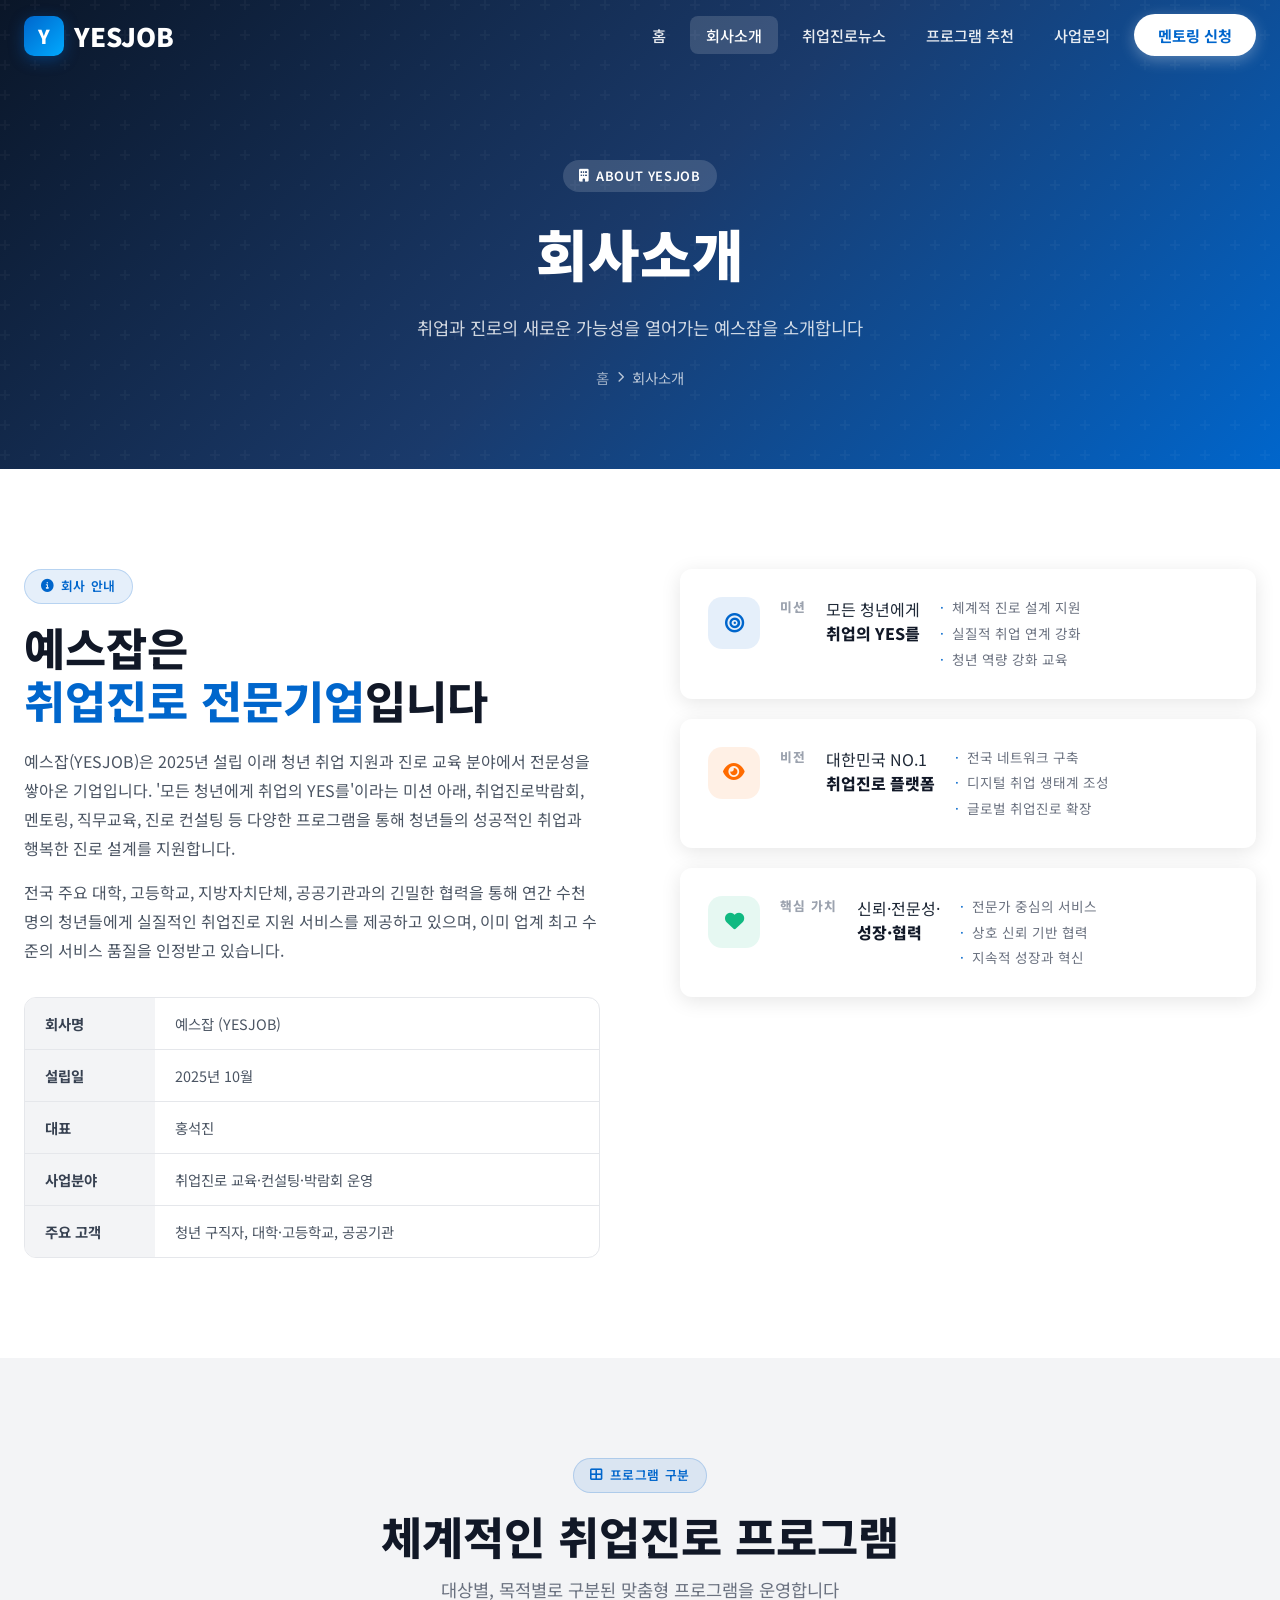
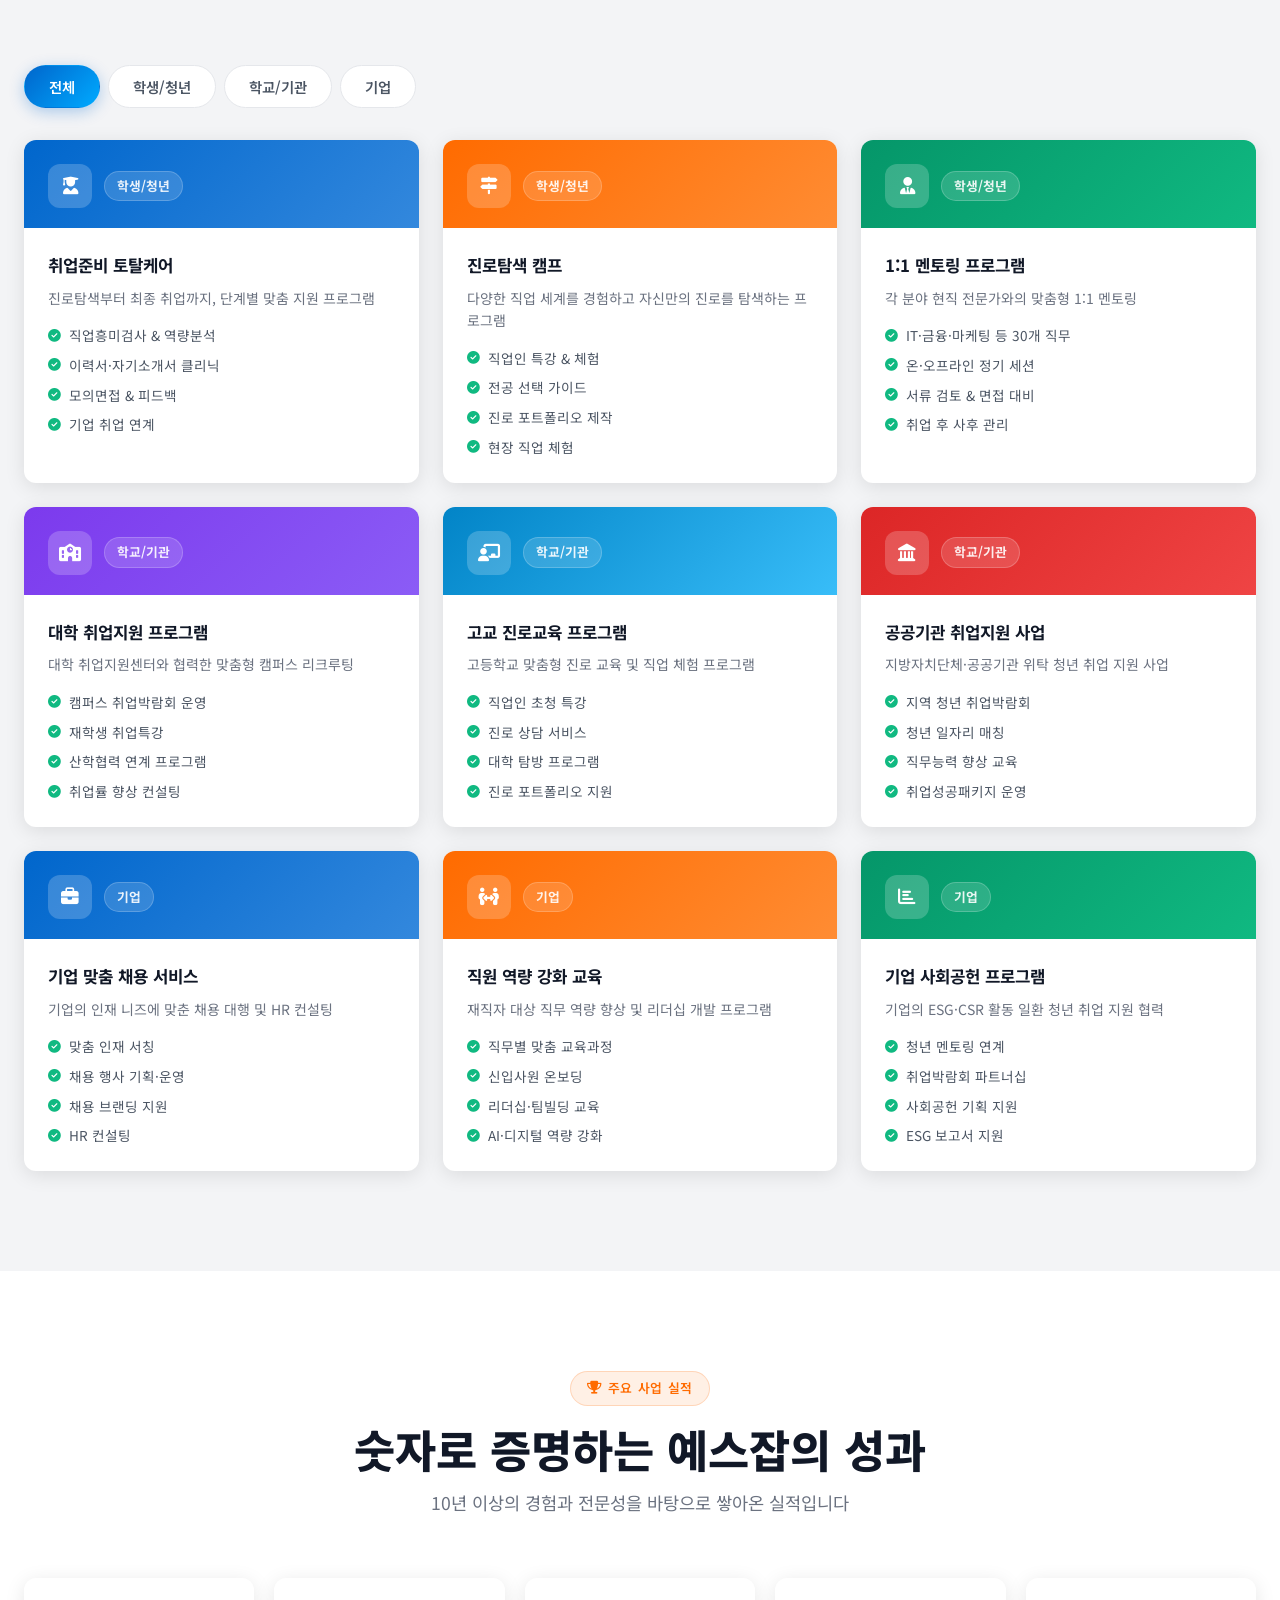
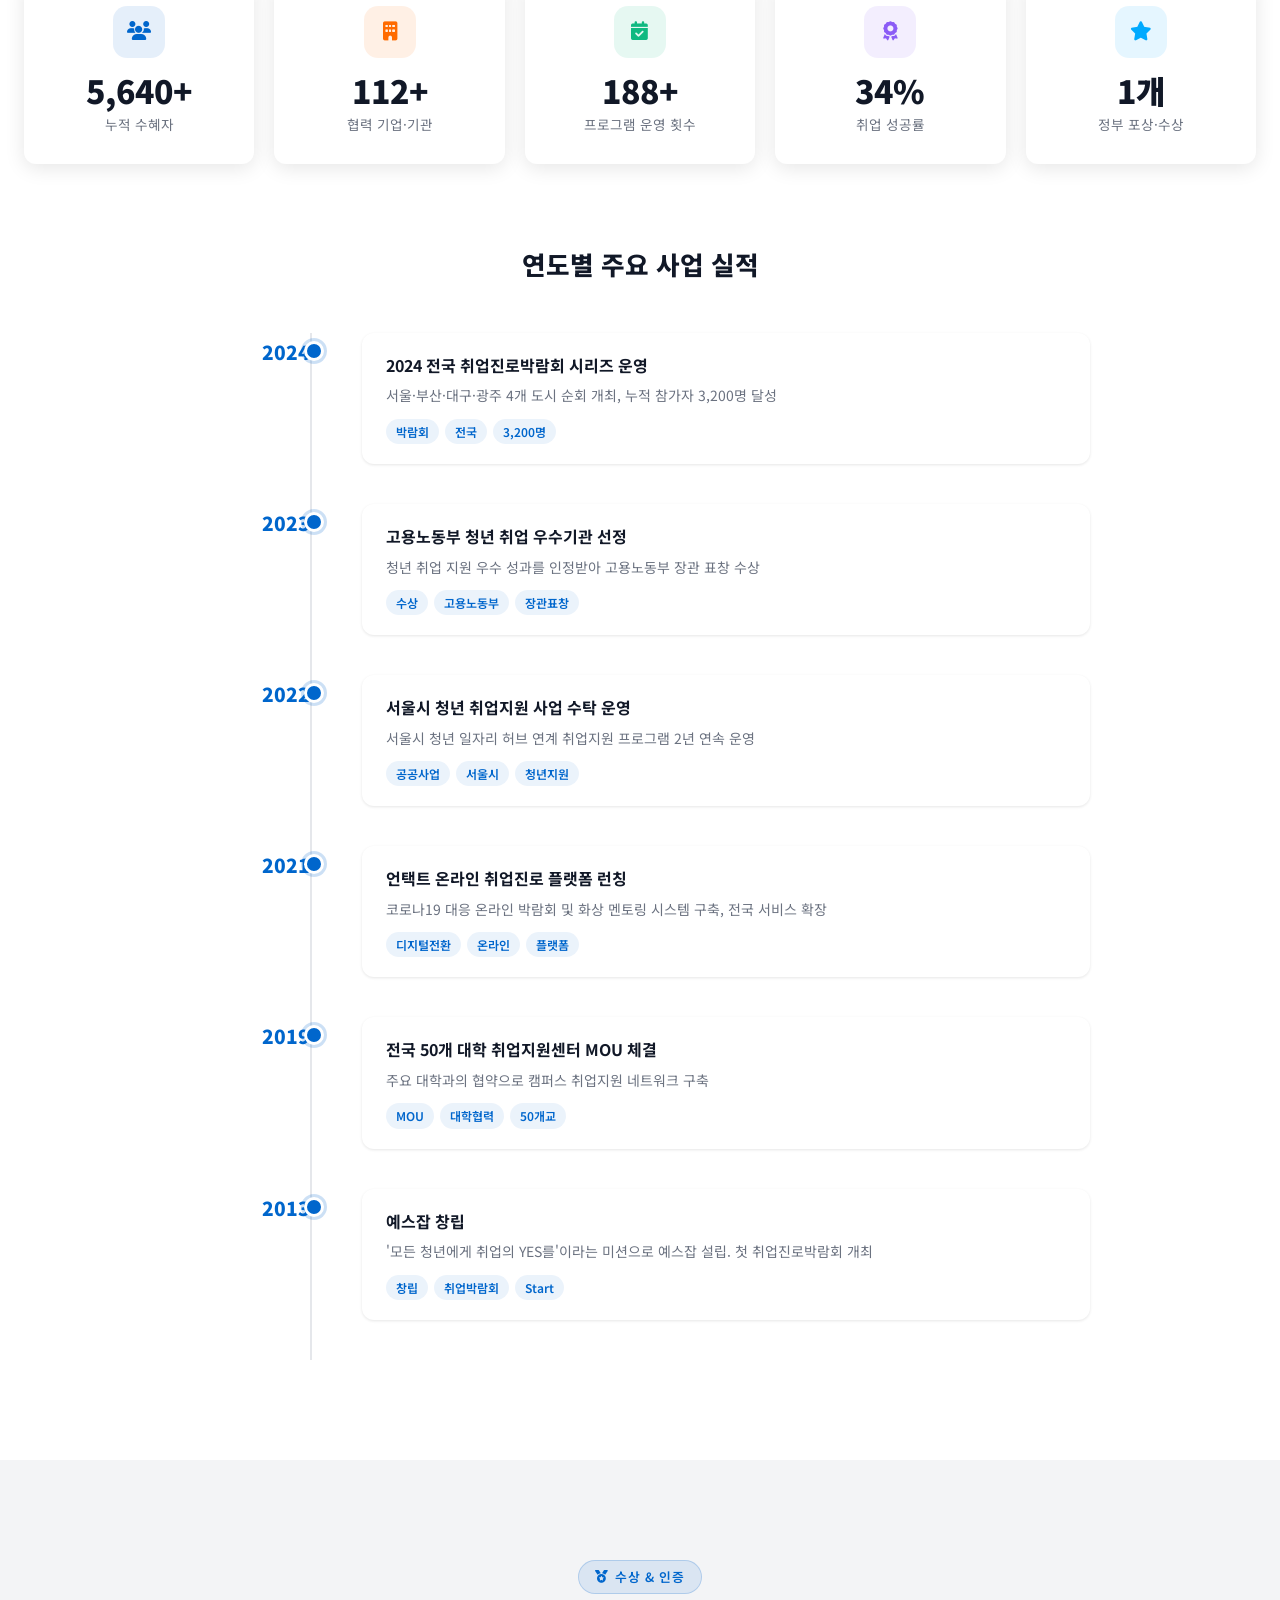
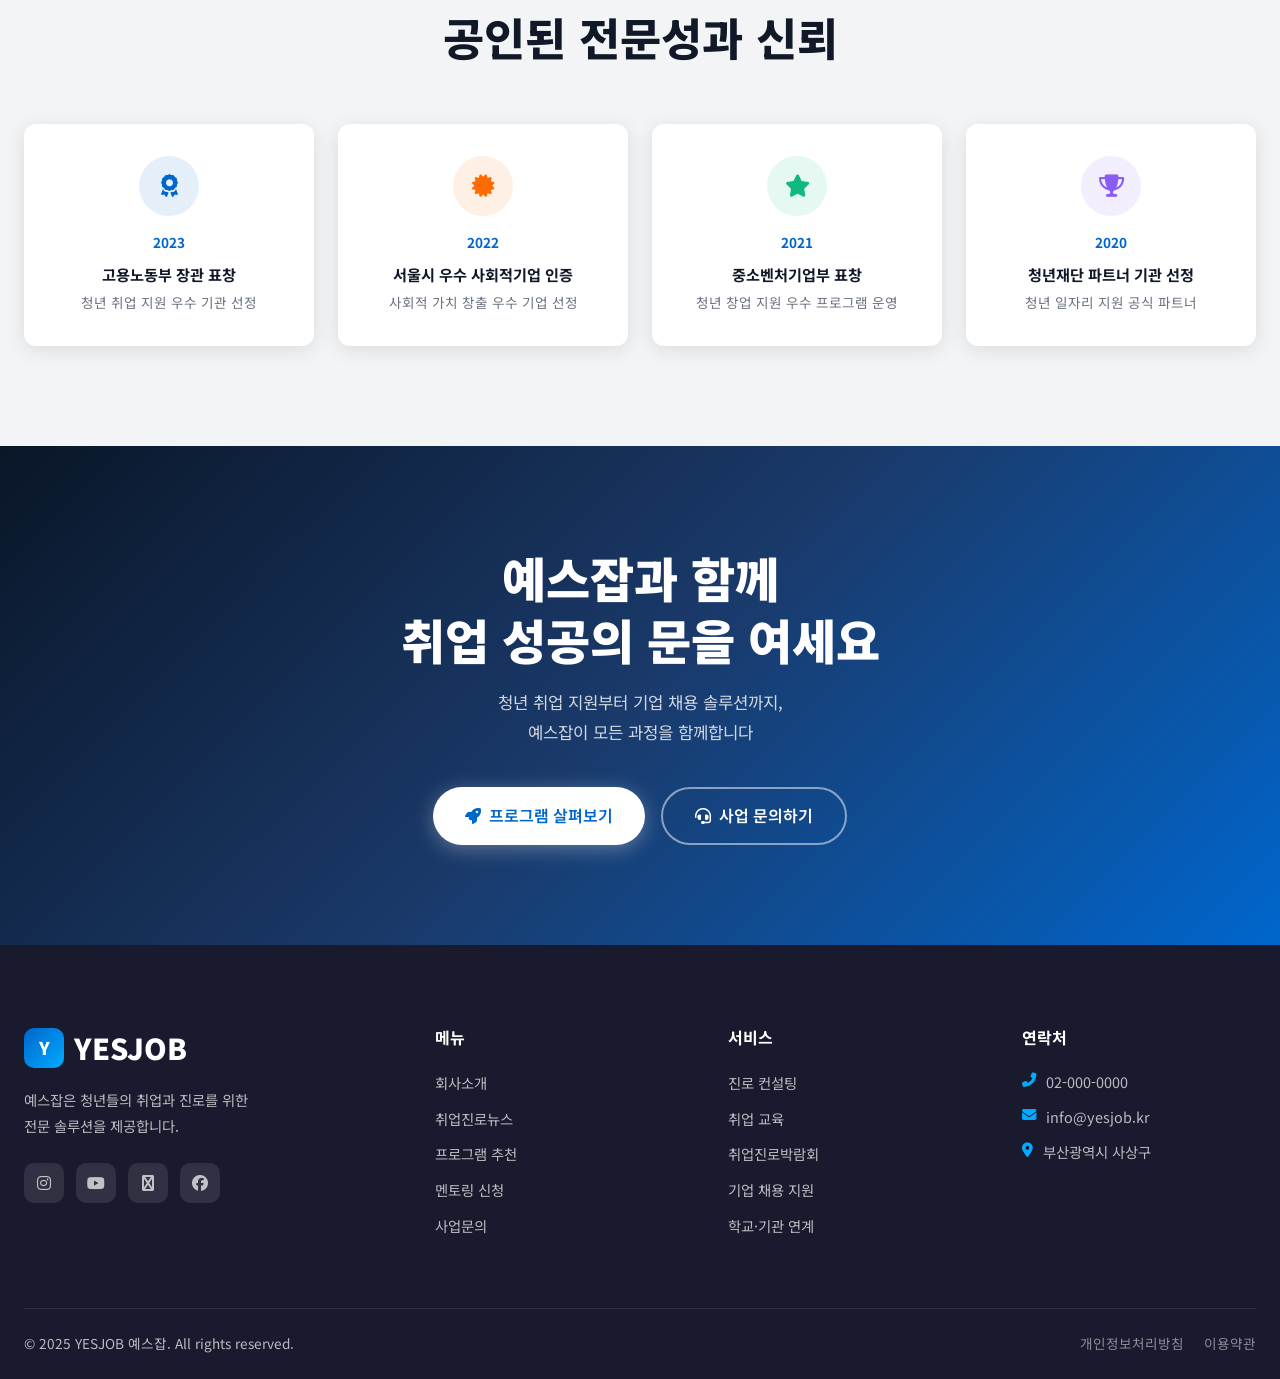
==== commit d3743bf2: "Update company information in about.html" ====
--- a/about.html
+++ b/about.html
@@ -61,7 +61,7 @@
             <span style="color:var(--primary);">취업진로 전문기업</span>입니다
           </h2>
           <p style="color:var(--gray-600); line-height:1.8; margin-top:20px; font-size:1rem;">
-            예스잡(YESJOB)은 2013년 설립 이래 청년 취업 지원과 진로 교육 분야에서 
+            예스잡(YESJOB)은 2025년 설립 이래 청년 취업 지원과 진로 교육 분야에서 
             전문성을 쌓아온 기업입니다. '모든 청년에게 취업의 YES를'이라는 미션 아래, 
             취업진로박람회, 멘토링, 직무교육, 진로 컨설팅 등 다양한 프로그램을 통해 
             청년들의 성공적인 취업과 행복한 진로 설계를 지원합니다.
@@ -69,7 +69,7 @@
           <p style="color:var(--gray-600); line-height:1.8; margin-top:16px; font-size:1rem;">
             전국 주요 대학, 고등학교, 지방자치단체, 공공기관과의 긴밀한 협력을 통해 
             연간 수천 명의 청년들에게 실질적인 취업진로 지원 서비스를 제공하고 있으며, 
-            고용노동부 장관상 수상 등 업계 최고 수준의 서비스 품질을 인정받고 있습니다.
+            이미 업계 최고 수준의 서비스 품질을 인정받고 있습니다.
           </p>
           <div class="company-info-table">
             <div class="cit-row">
@@ -78,11 +78,11 @@
             </div>
             <div class="cit-row">
               <span class="cit-label">설립일</span>
-              <span class="cit-value">2013년 10월</span>
+              <span class="cit-value">2025년 10월</span>
             </div>
             <div class="cit-row">
               <span class="cit-label">대표</span>
-              <span class="cit-value">양준관</span>
+              <span class="cit-value">홍석진</span>
             </div>
             <div class="cit-row">
               <span class="cit-label">사업분야</span>
@@ -511,7 +511,7 @@
           </div>
           <div class="footer-contact-item">
             <i class="fas fa-map-marker-alt"></i>
-            <span>서울특별시 강남구</span>
+            <span>부산광역시 사상구</span>
           </div>
         </div>
       </div>
